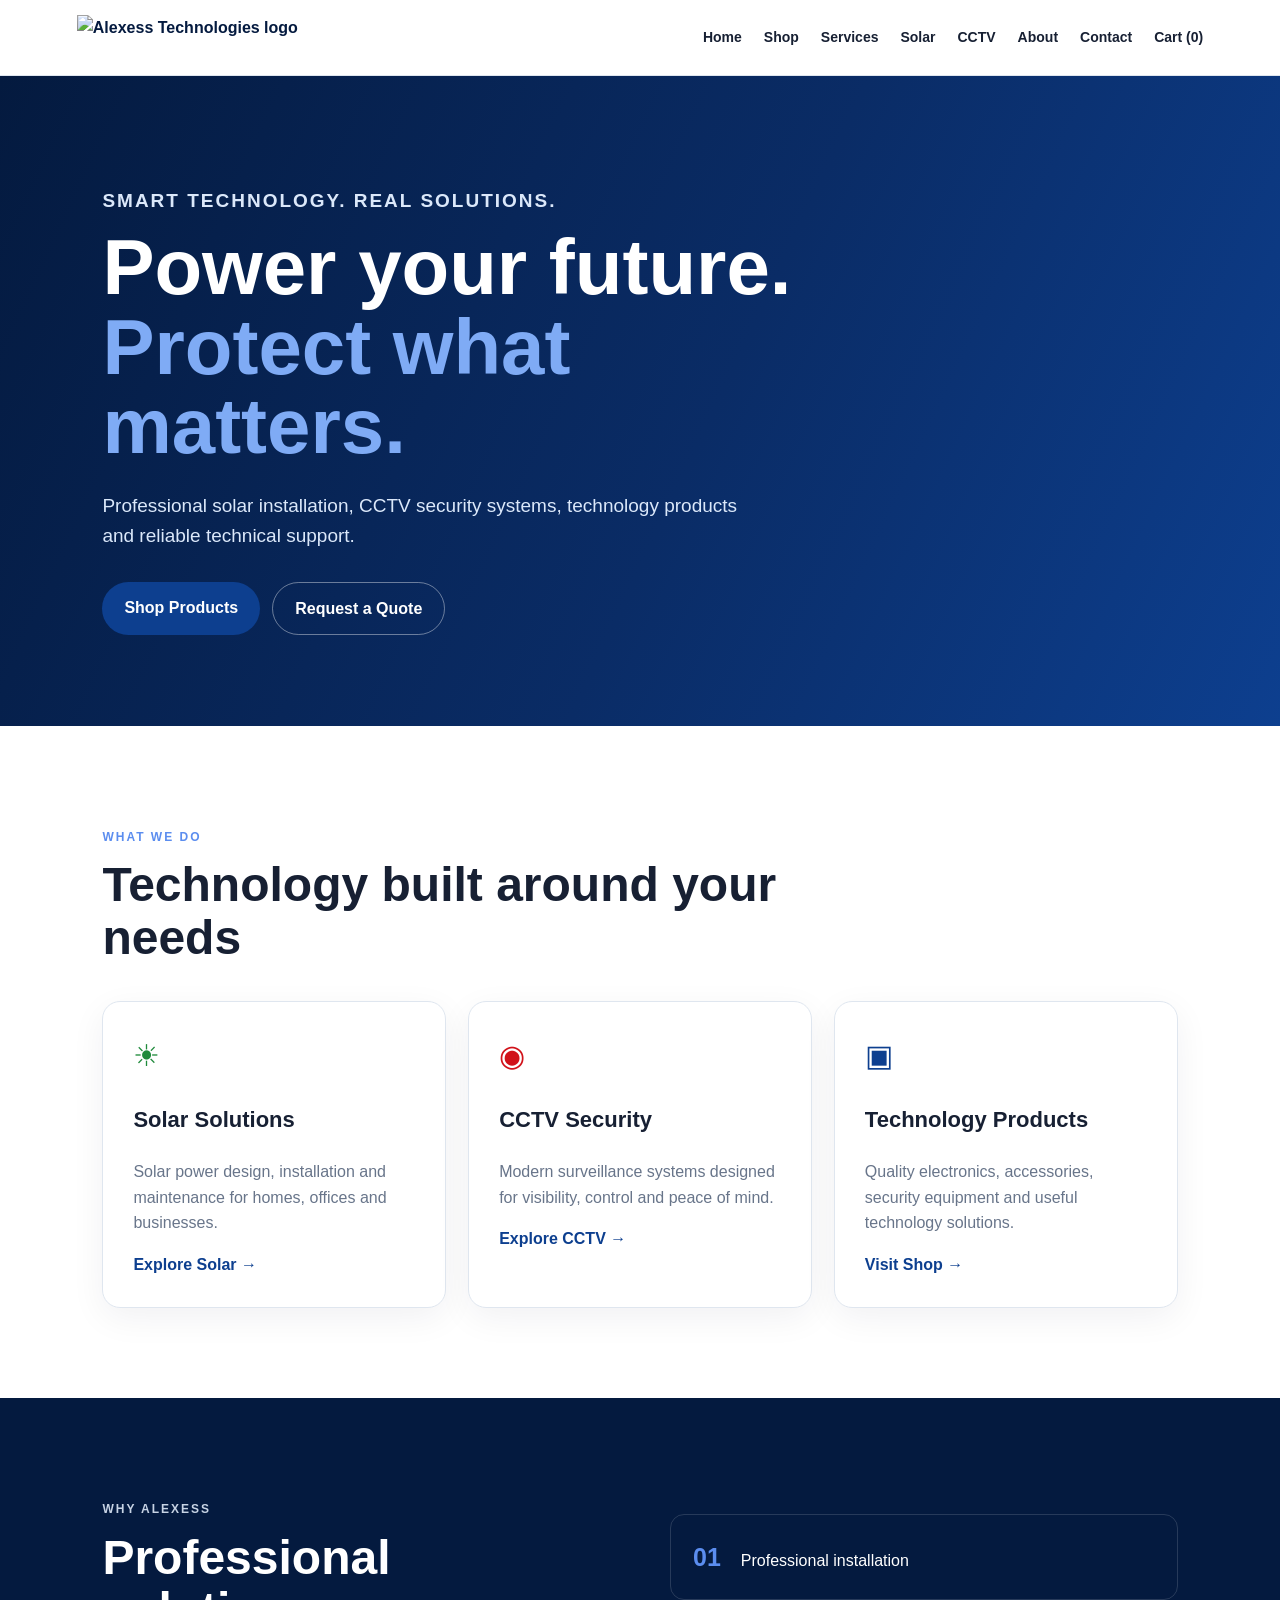
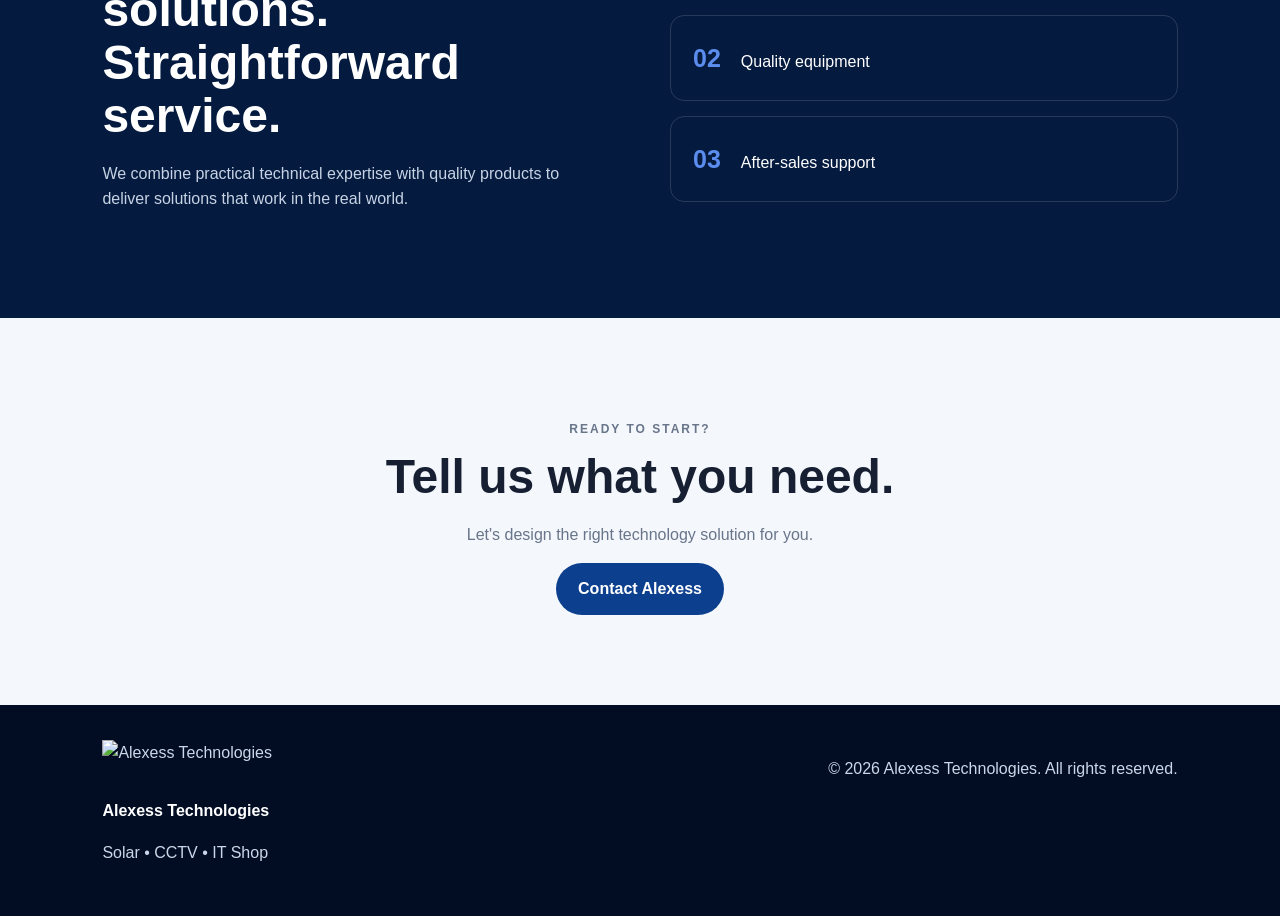
==== index.html @ 9e3144e2 "Add files via upload" ====
<!DOCTYPE html>
<html lang="en">
<head>
  <meta charset="UTF-8">
  <meta name="viewport" content="width=device-width, initial-scale=1.0">
  <title>Alexess Technologies | Solar, CCTV & Technology Solutions</title>
  <meta name="description" content="Alexess Technologies provides solar installation, CCTV systems, technology products and professional support.">
  <link rel="stylesheet" href="style.css">
  <link rel="stylesheet" href="responsive.css">
  <link rel="stylesheet" href="animations.css">
<link rel="icon" href="favicon.ico"><link rel="apple-touch-icon" href="assets/logo/alexess-icon-square.png"></head>
<body>
<header class="site-header">
  <a class="brand" href="index.html"><img src="assets/logo/alexess-logo-full.png" alt="Alexess Technologies logo" class="logo-img"></a>
  <button class="menu-toggle" aria-label="Open menu">☰</button>
  <nav class="nav">
    <a href="index.html">Home</a><a href="shop.html">Shop</a><a href="services.html">Services</a>
    <a href="solar.html">Solar</a><a href="cctv.html">CCTV</a><a href="about.html">About</a><a href="contact.html">Contact</a>
    <a class="cart-link" href="cart.html">Cart (<span id="cart-count">0</span>)</a>
  </nav>
</header>

<main>
<section class="hero">
  <div class="hero-content">
    <p class="eyebrow">SMART TECHNOLOGY. REAL SOLUTIONS.</p>
    <h1>Power your future. <span>Protect what matters.</span></h1>
    <p>Professional solar installation, CCTV security systems, technology products and reliable technical support.</p>
    <div class="hero-actions"><a class="btn primary" href="shop.html">Shop Products</a><a class="btn secondary" href="contact.html">Request a Quote</a></div>
  </div>
</section>

<section class="section">
  <div class="section-heading"><p class="eyebrow">WHAT WE DO</p><h2>Technology built around your needs</h2></div>
  <div class="cards three">
    <article class="card"><div class="icon green">☀</div><h3>Solar Solutions</h3><p>Solar power design, installation and maintenance for homes, offices and businesses.</p><a href="solar.html">Explore Solar →</a></article>
    <article class="card"><div class="icon red">◉</div><h3>CCTV Security</h3><p>Modern surveillance systems designed for visibility, control and peace of mind.</p><a href="cctv.html">Explore CCTV →</a></article>
    <article class="card"><div class="icon">▣</div><h3>Technology Products</h3><p>Quality electronics, accessories, security equipment and useful technology solutions.</p><a href="shop.html">Visit Shop →</a></article>
  </div>
</section>

<section class="section dark">
  <div class="split"><div><p class="eyebrow">WHY ALEXESS</p><h2>Professional solutions. Straightforward service.</h2><p>We combine practical technical expertise with quality products to deliver solutions that work in the real world.</p></div>
  <div class="stats"><div><strong>01</strong><span>Professional installation</span></div><div><strong>02</strong><span>Quality equipment</span></div><div><strong>03</strong><span>After-sales support</span></div></div></div>
</section>

<section class="section cta"><p class="eyebrow">READY TO START?</p><h2>Tell us what you need.</h2><p>Let's design the right technology solution for you.</p><a class="btn primary" href="contact.html">Contact Alexess</a></section>
</main><footer class="footer"><div class="footer-brand"><img src="assets/logo/alexess-icon.png" alt="Alexess Technologies" class="footer-logo"><strong>Alexess Technologies</strong><p>Solar &bull; CCTV &bull; IT Shop</p></div><p>&copy; <span id="year"></span> Alexess Technologies. All rights reserved.</p></footer>

<script src="main.js"></script><script src="cart.js"></script>
</body></html>
---- style.css ----
:root{--navy:#041a3f;--blue:#0d3f8f;--cyan:#5b8def;--red:#d1121a;--green:#1f8a3b;--light:#f4f7fb;--text:#172033;--muted:#68758a;--white:#fff;--line:#dfe6ef;--radius:18px}*{box-sizing:border-box}html{scroll-behavior:smooth}body{margin:0;font-family:Inter,Segoe UI,Arial,sans-serif;color:var(--text);background:#fff;line-height:1.6}.site-header{height:76px;display:flex;align-items:center;justify-content:space-between;padding:0 6%;background:rgba(255,255,255,.96);border-bottom:1px solid var(--line);position:sticky;top:0;z-index:10}.brand{display:flex;align-items:center;gap:10px;color:var(--navy);text-decoration:none;font-weight:700}.brand b{color:var(--red)}.brand-mark{display:grid;place-items:center;width:38px;height:38px;border-radius:11px;background:var(--navy);color:#fff;font-weight:900}.logo-img{height:46px;width:auto;display:block}.footer-logo{height:48px;width:auto;display:block;margin-bottom:10px}.nav{display:flex;gap:22px;align-items:center}.nav a{color:var(--text);text-decoration:none;font-size:14px;font-weight:600}.nav a:hover,.nav a.active{color:var(--blue)}.menu-toggle{display:none;background:none;border:0;font-size:24px}.hero{min-height:650px;display:flex;align-items:center;padding:80px 8%;background:linear-gradient(115deg,#041a3f 0%,#0a2c66 55%,#0d3f8f 100%);color:#fff}.hero-content{max-width:760px}.eyebrow{font-size:12px;letter-spacing:2px;font-weight:800;color:var(--cyan);margin-bottom:12px}.hero h1{font-size:clamp(44px,7vw,78px);line-height:1.02;margin:0 0 24px}.hero h1 span{display:block;color:#7fabf5}.hero p{font-size:19px;max-width:650px;color:#dbe8fa}.hero-actions{display:flex;gap:12px;margin-top:30px}.btn{display:inline-block;border:0;border-radius:999px;padding:13px 22px;text-decoration:none;font-weight:800;cursor:pointer}.btn.primary{background:var(--blue);color:#fff}.btn.secondary{border:1px solid rgba(255,255,255,.4);color:#fff;background:transparent}.section{padding:90px 8%}.section-heading{max-width:720px;margin-bottom:36px}.section h2{font-size:clamp(30px,4vw,48px);line-height:1.1;margin:0 0 18px}.cards{display:grid;gap:22px}.cards.three{grid-template-columns:repeat(3,1fr)}.card{background:#fff;border:1px solid var(--line);border-radius:var(--radius);padding:30px;box-shadow:0 10px 35px rgba(7,21,45,.06)}.card h3{font-size:22px}.card p{color:var(--muted)}.card a{color:var(--blue);font-weight:800;text-decoration:none}.icon{font-size:30px;color:var(--blue)}.icon.red{color:var(--red)}.icon.green{color:var(--green)}.dark{background:var(--navy);color:#fff}.dark p{color:#c7d3e4}.split{display:grid;grid-template-columns:1fr 1fr;gap:60px;align-items:center}.stats{display:grid;gap:15px}.stats div{padding:22px;border:1px solid rgba(255,255,255,.14);border-radius:14px}.stats strong{font-size:25px;color:var(--cyan);margin-right:20px}.cta{text-align:center;background:var(--light)}.cta p{color:var(--muted)}.page-hero{padding:90px 8%;background:var(--navy);color:#fff}.page-hero h1{font-size:clamp(40px,6vw,65px);margin:0 0 15px}.page-hero p:not(.eyebrow){color:#cbd7e8;max-width:700px}.product-grid{display:grid;grid-template-columns:repeat(3,1fr);gap:22px}.product-card{border:1px solid var(--line);border-radius:18px;overflow:hidden;background:#fff}.product-image{height:210px;background:linear-gradient(135deg,#e9f2ff,#d5e8ff);display:grid;place-items:center;font-size:44px;color:var(--blue)}.product-body{padding:22px}.price{font-size:20px;font-weight:900;color:var(--red)}.form{max-width:760px;display:grid;gap:16px}.form label{font-weight:700;display:grid;gap:7px}.form input,.form select,.form textarea{font:inherit;padding:13px 15px;border:1px solid var(--line);border-radius:12px;outline:none}.form input:focus,.form textarea:focus,.form select:focus{border-color:var(--blue)}.narrow{max-width:900px;margin:auto}.feature-box{padding:35px;background:var(--light);border-radius:20px}.steps{padding-left:22px}.steps li{margin:12px 0}.cart-row{display:flex;justify-content:space-between;gap:20px;align-items:center;padding:18px 0;border-bottom:1px solid var(--line)}.cart-total{font-size:24px;font-weight:900;padding:25px 0}.footer{padding:35px 8%;background:#020d24;color:#cbd7e8;display:flex;justify-content:space-between;gap:20px;align-items:flex-start}.footer strong{color:#fff}.footer-brand{display:flex;flex-direction:column}
---- responsive.css ----
@media(max-width:900px){.nav{display:none;position:absolute;top:76px;left:0;right:0;background:#fff;padding:20px 8%;flex-direction:column;align-items:flex-start;border-bottom:1px solid #dfe6ef}.nav.open{display:flex}.menu-toggle{display:block}.cards.three,.product-grid,.split{grid-template-columns:1fr}.hero{min-height:580px;padding:70px 7%}.section{padding:65px 7%}.page-hero{padding:65px 7%}.footer{flex-direction:column}.hero-actions{flex-wrap:wrap}}@media(max-width:520px){.hero h1{font-size:45px}.hero p{font-size:16px}.card{padding:23px}.site-header{padding:0 5%}.brand{font-size:14px}.brand-mark{width:34px;height:34px}.logo-img{height:36px}}
---- animations.css ----
@keyframes fadeUp{from{opacity:0;transform:translateY(16px)}to{opacity:1;transform:translateY(0)}}.hero-content,.card,.page-hero h1{animation:fadeUp .7s ease both}.card{transition:transform .2s ease,box-shadow .2s ease}.card:hover{transform:translateY(-4px);box-shadow:0 16px 45px rgba(7,21,45,.1)}
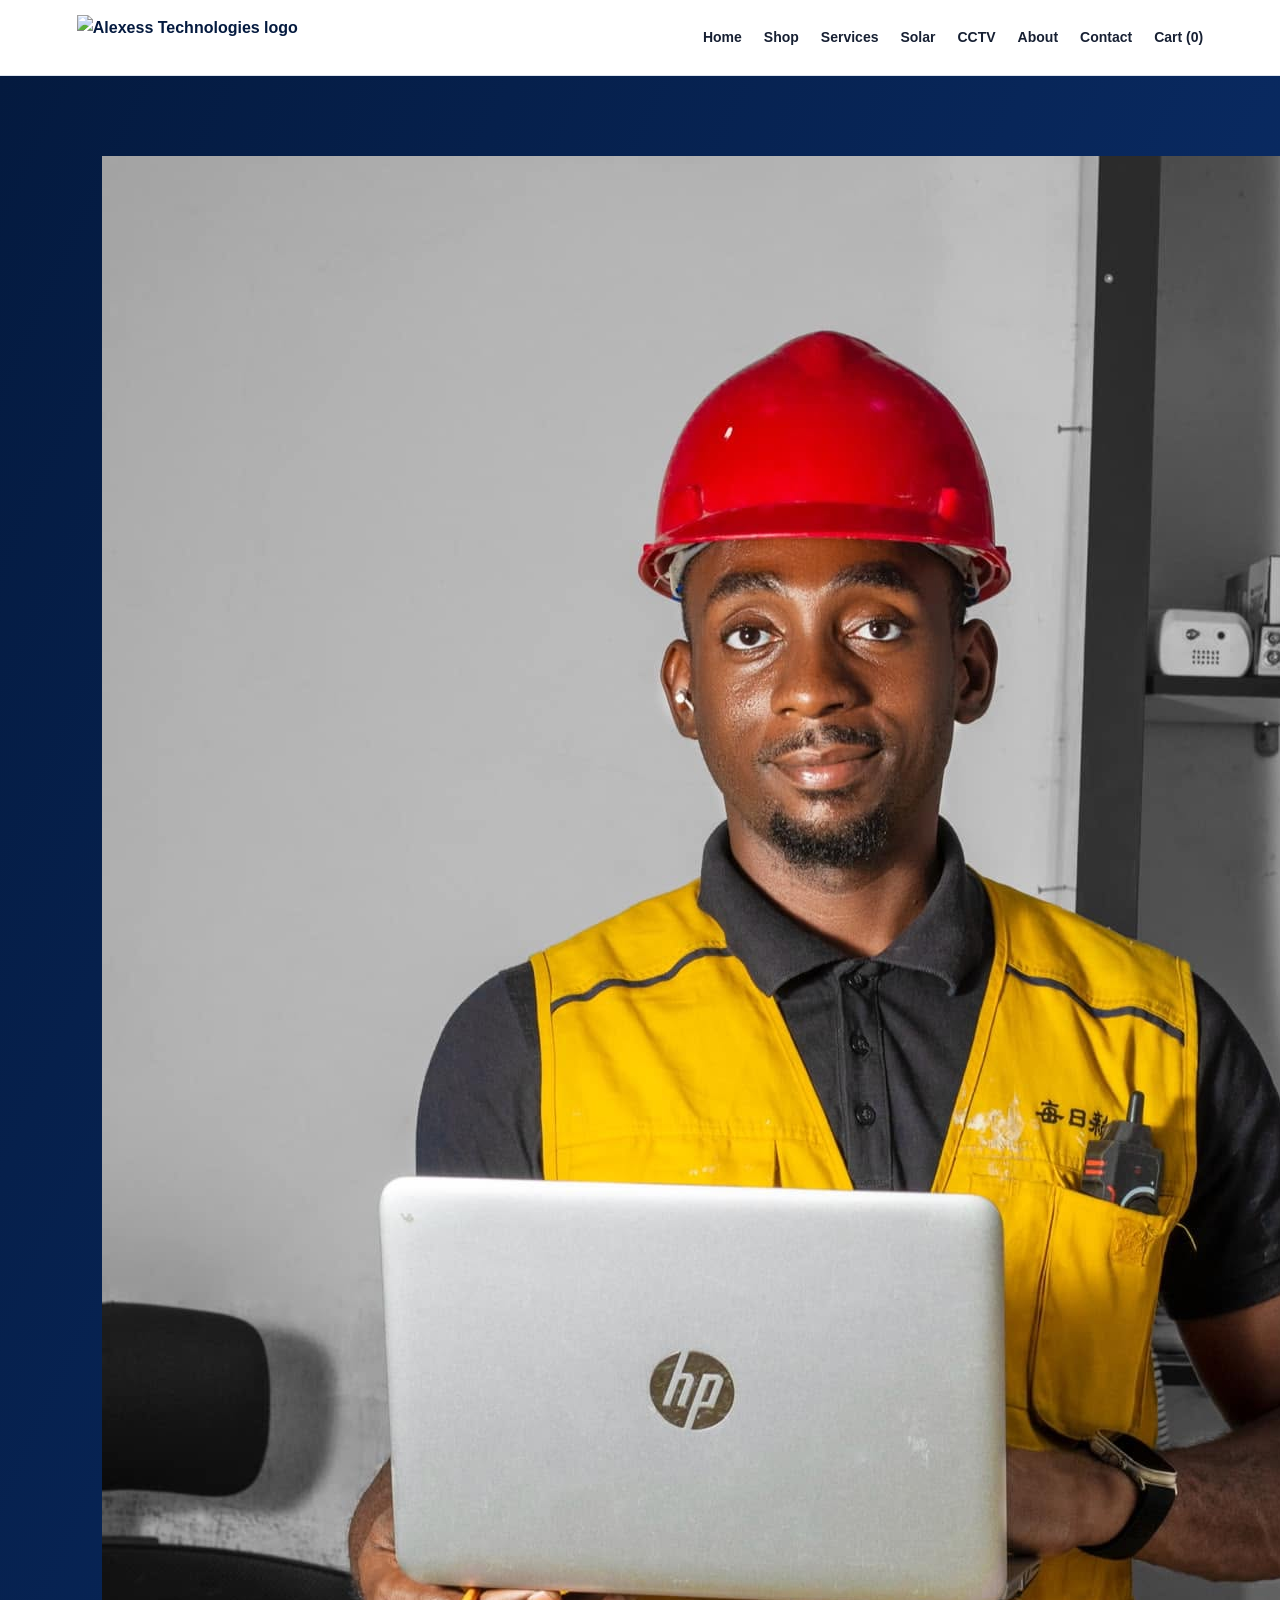
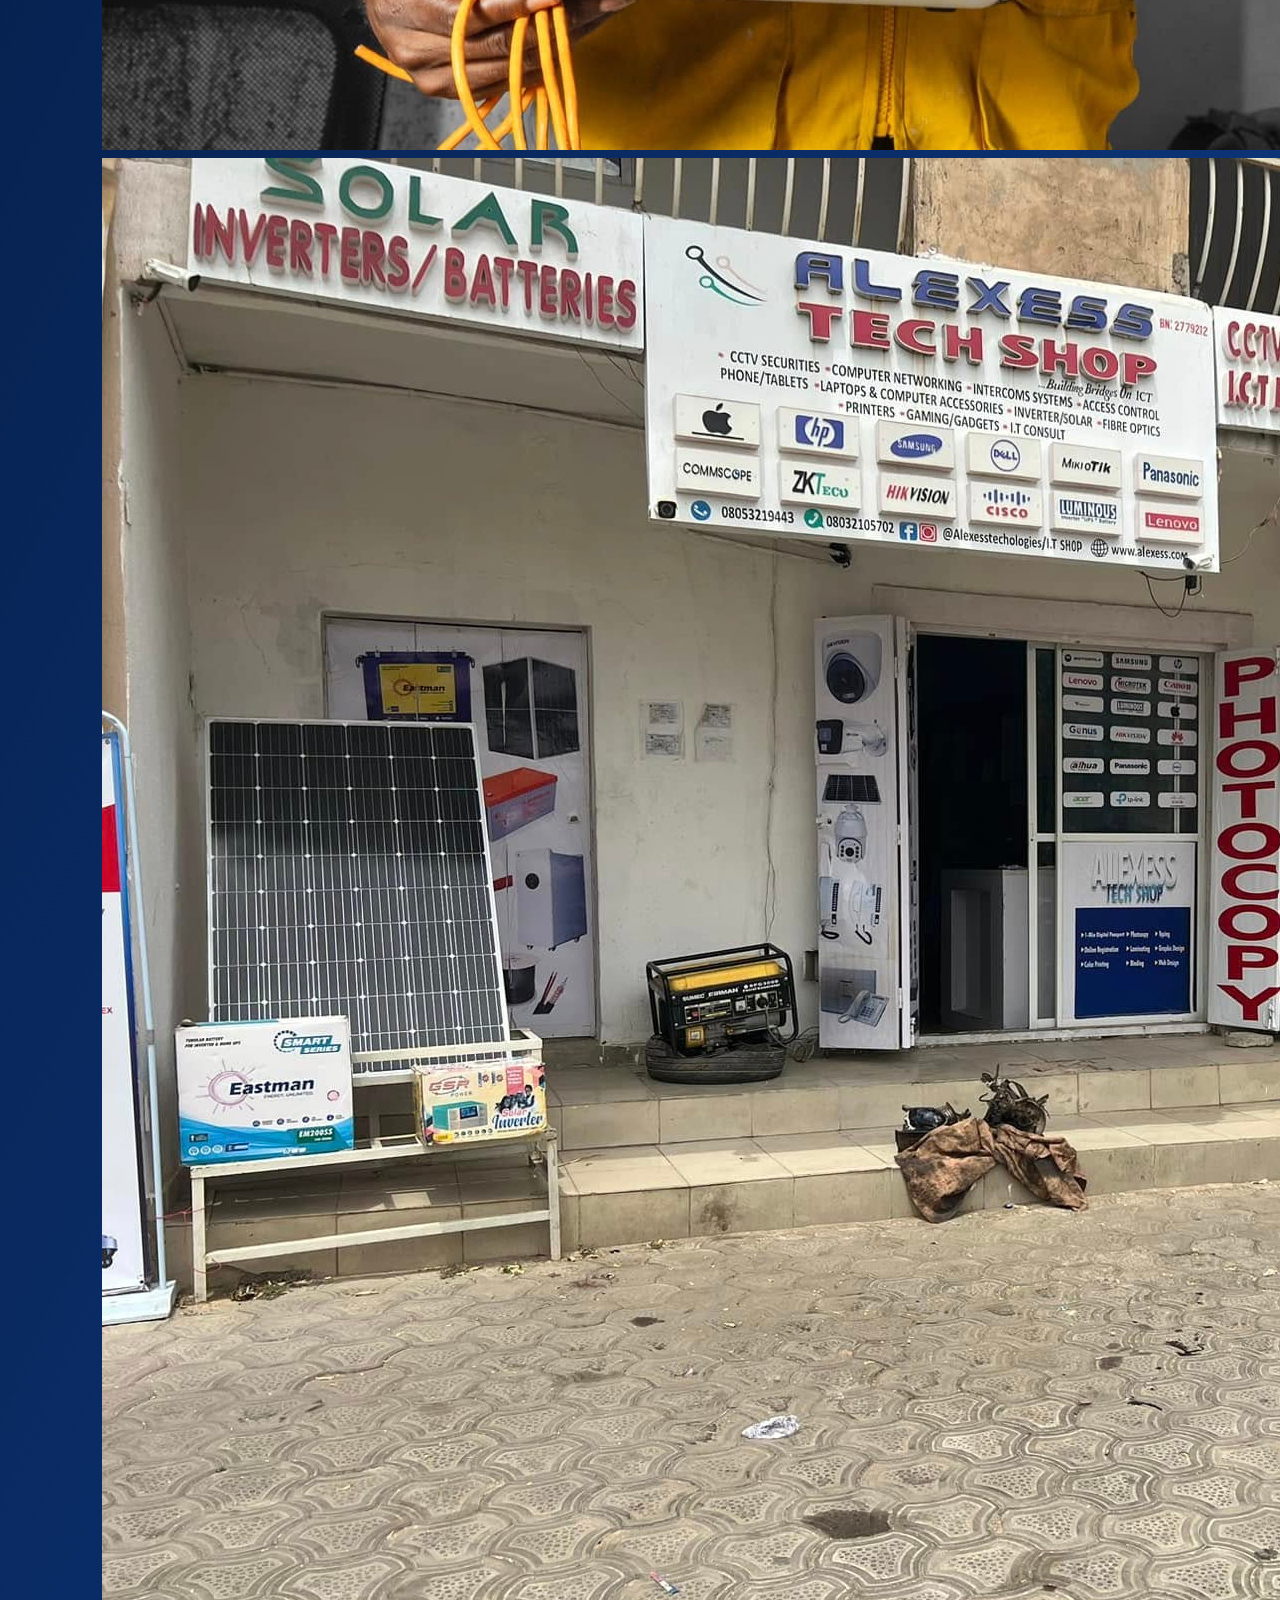
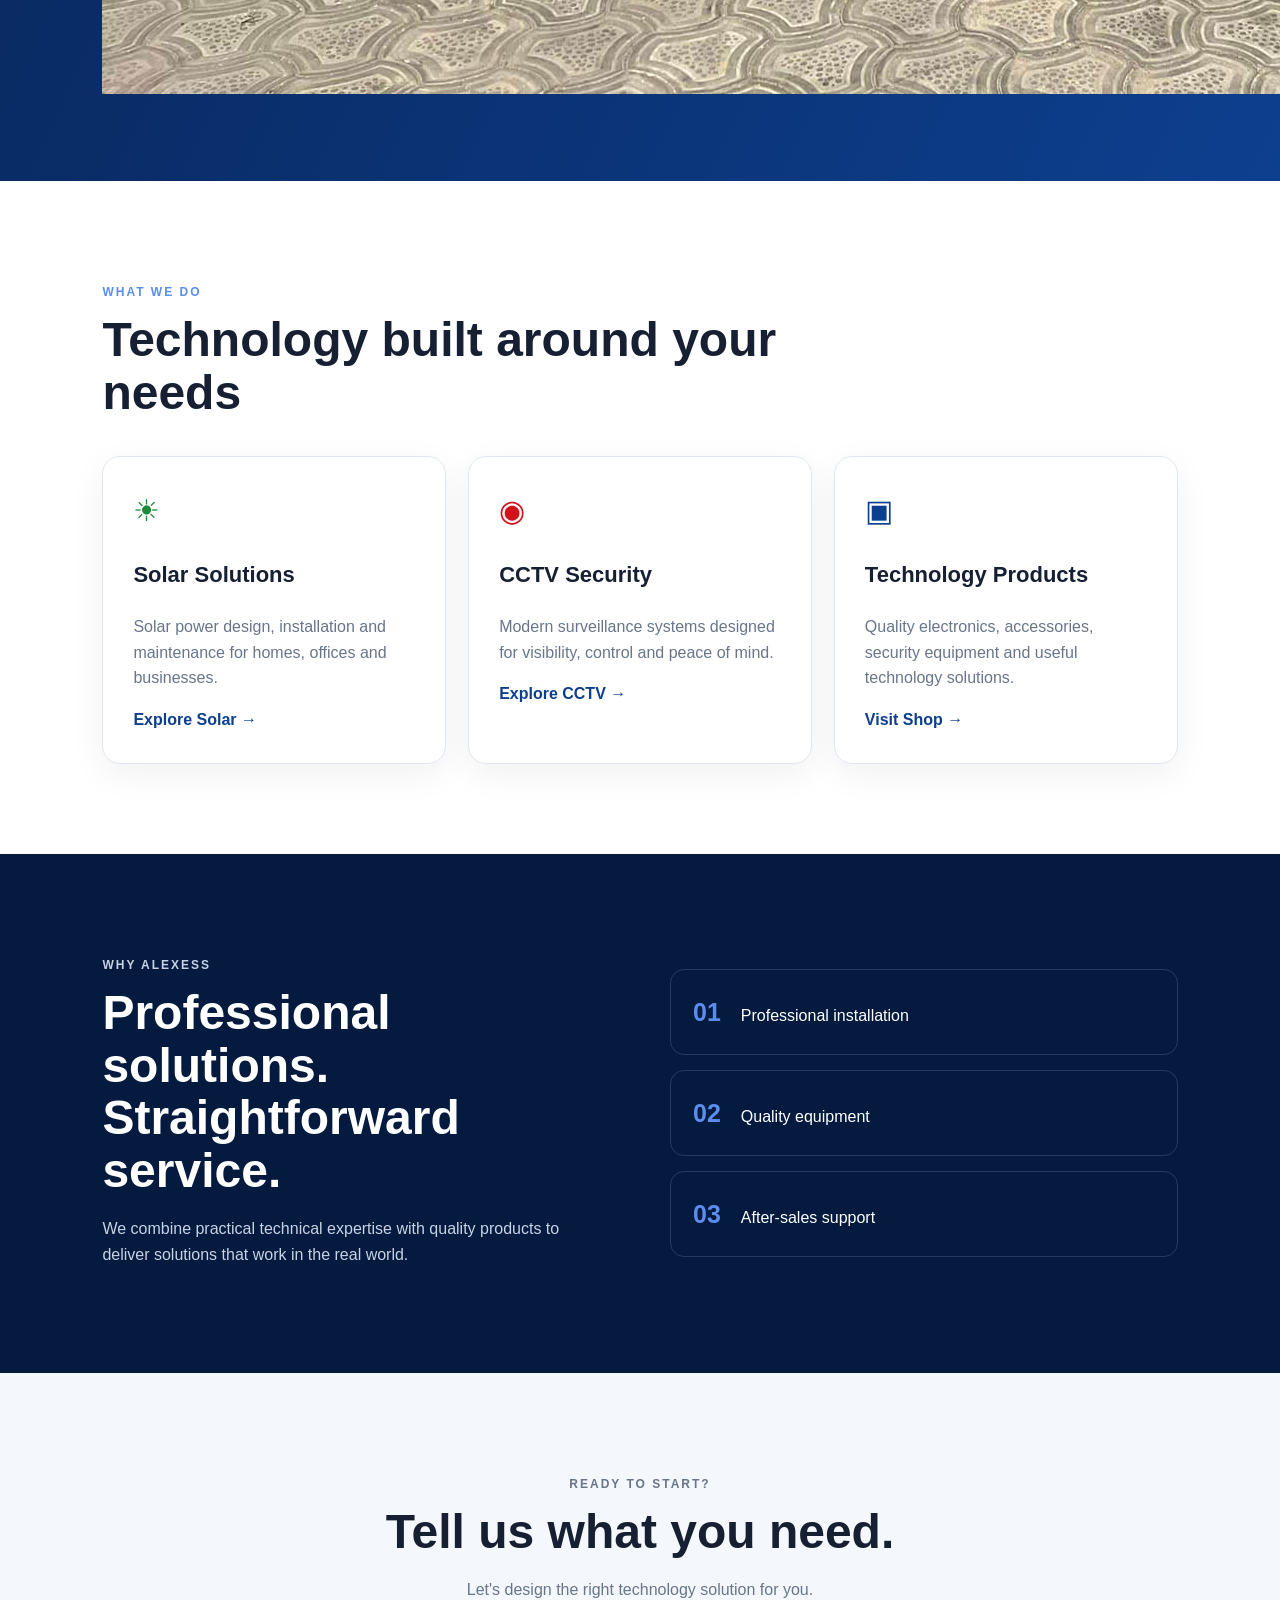
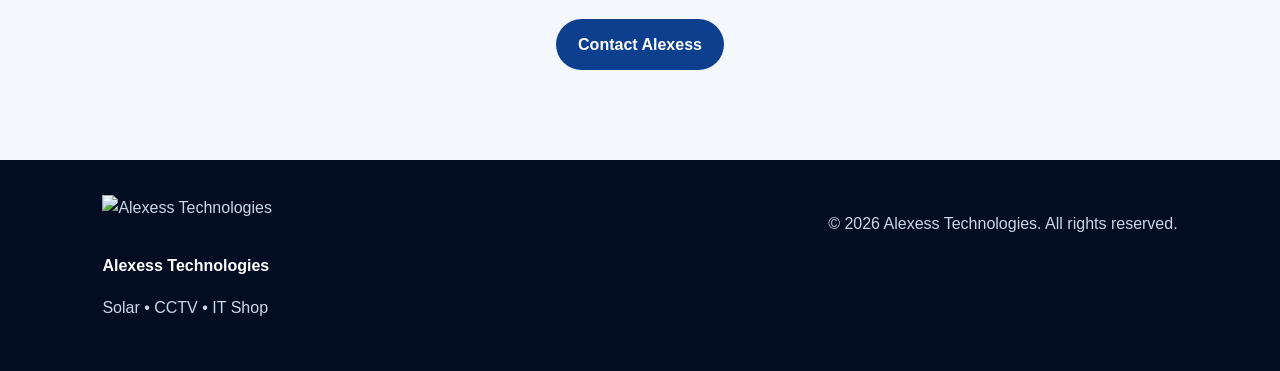
==== commit d1eaee9a: "Add Sir Alex and shop front hero marquee" ====
--- a/index.html
+++ b/index.html
@@ -22,6 +22,11 @@
 
 <main>
 <section class="hero">
+  <div class="hero-marquee" aria-hidden="true">
+    <div class="hero-slide hero-slide-alex"><img src="sir%20alex.png" alt=""></div>
+    <div class="hero-slide hero-slide-shop"><img src="shop%20front.jpg" alt=""></div>
+  </div>
+  <div class="hero-overlay" aria-hidden="true"></div>
   <div class="hero-content">
     <p class="eyebrow">SMART TECHNOLOGY. REAL SOLUTIONS.</p>
     <h1>Power your future. <span>Protect what matters.</span></h1>
